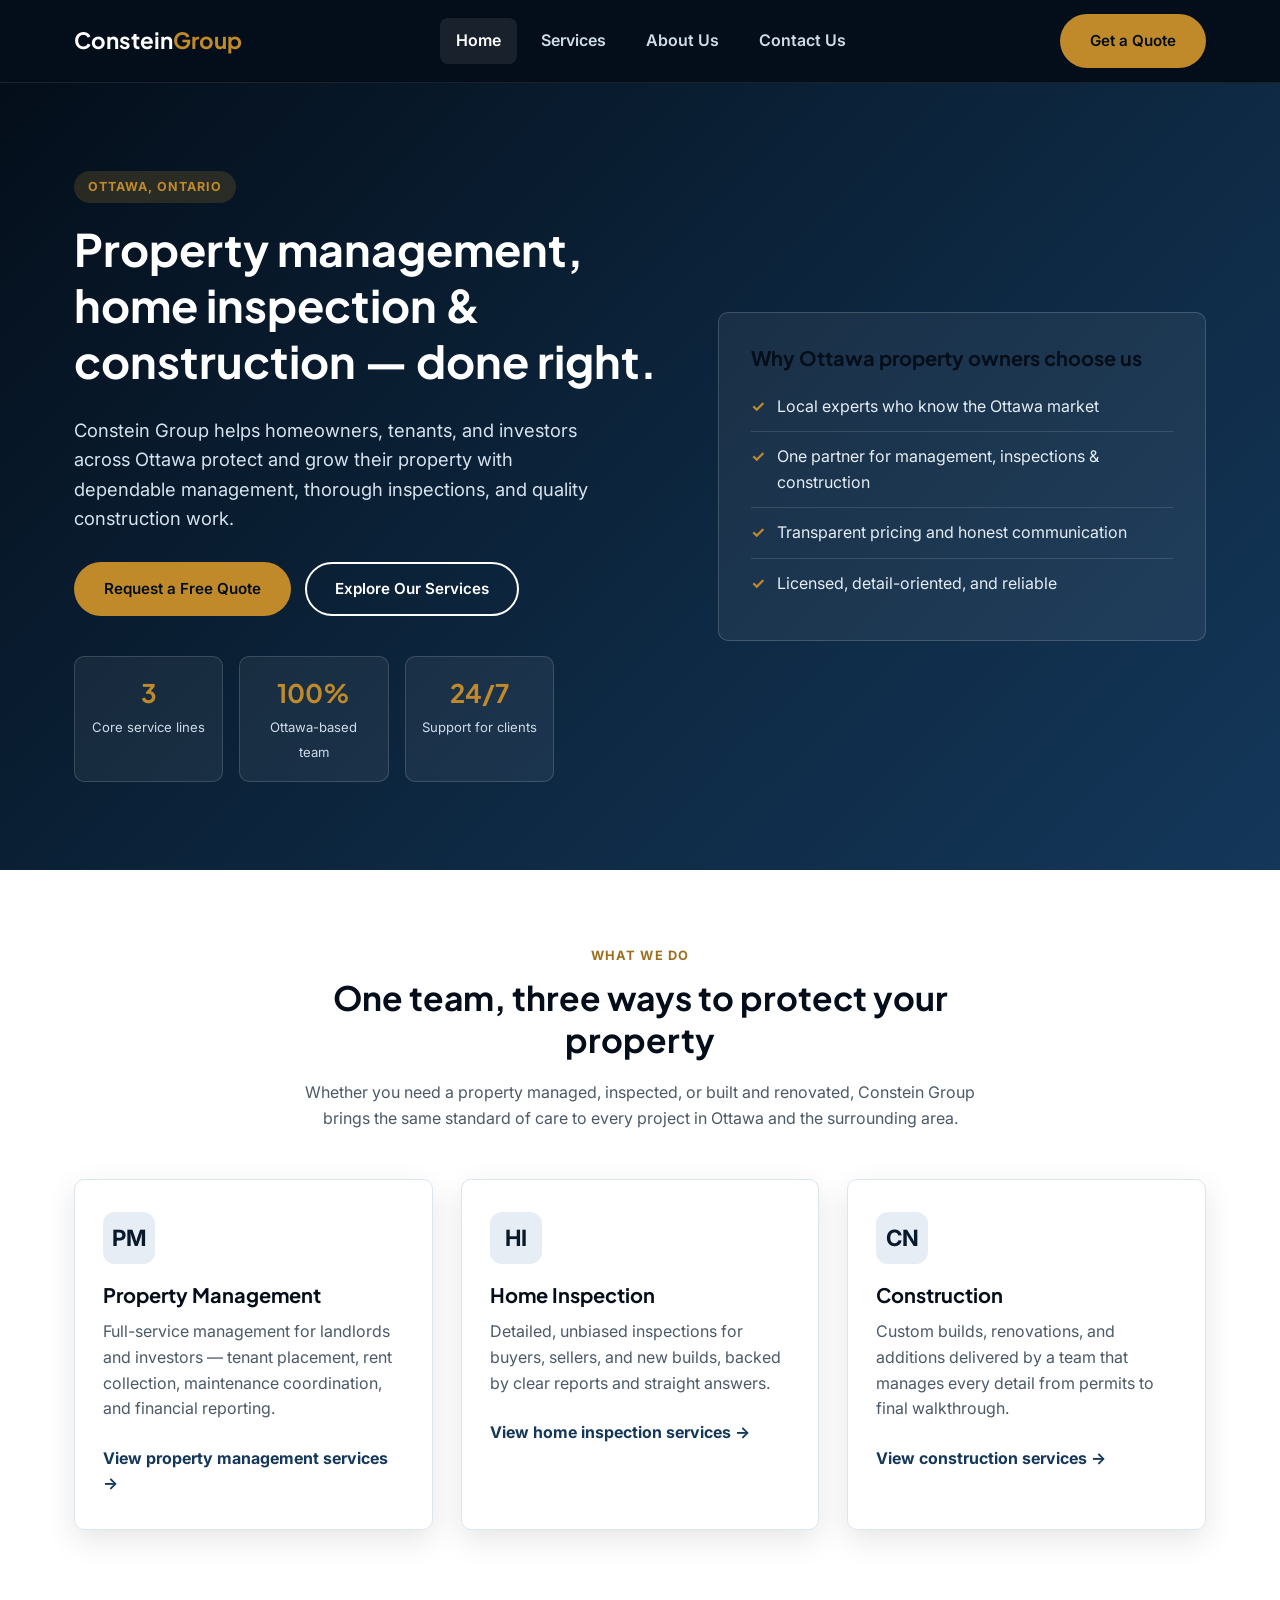
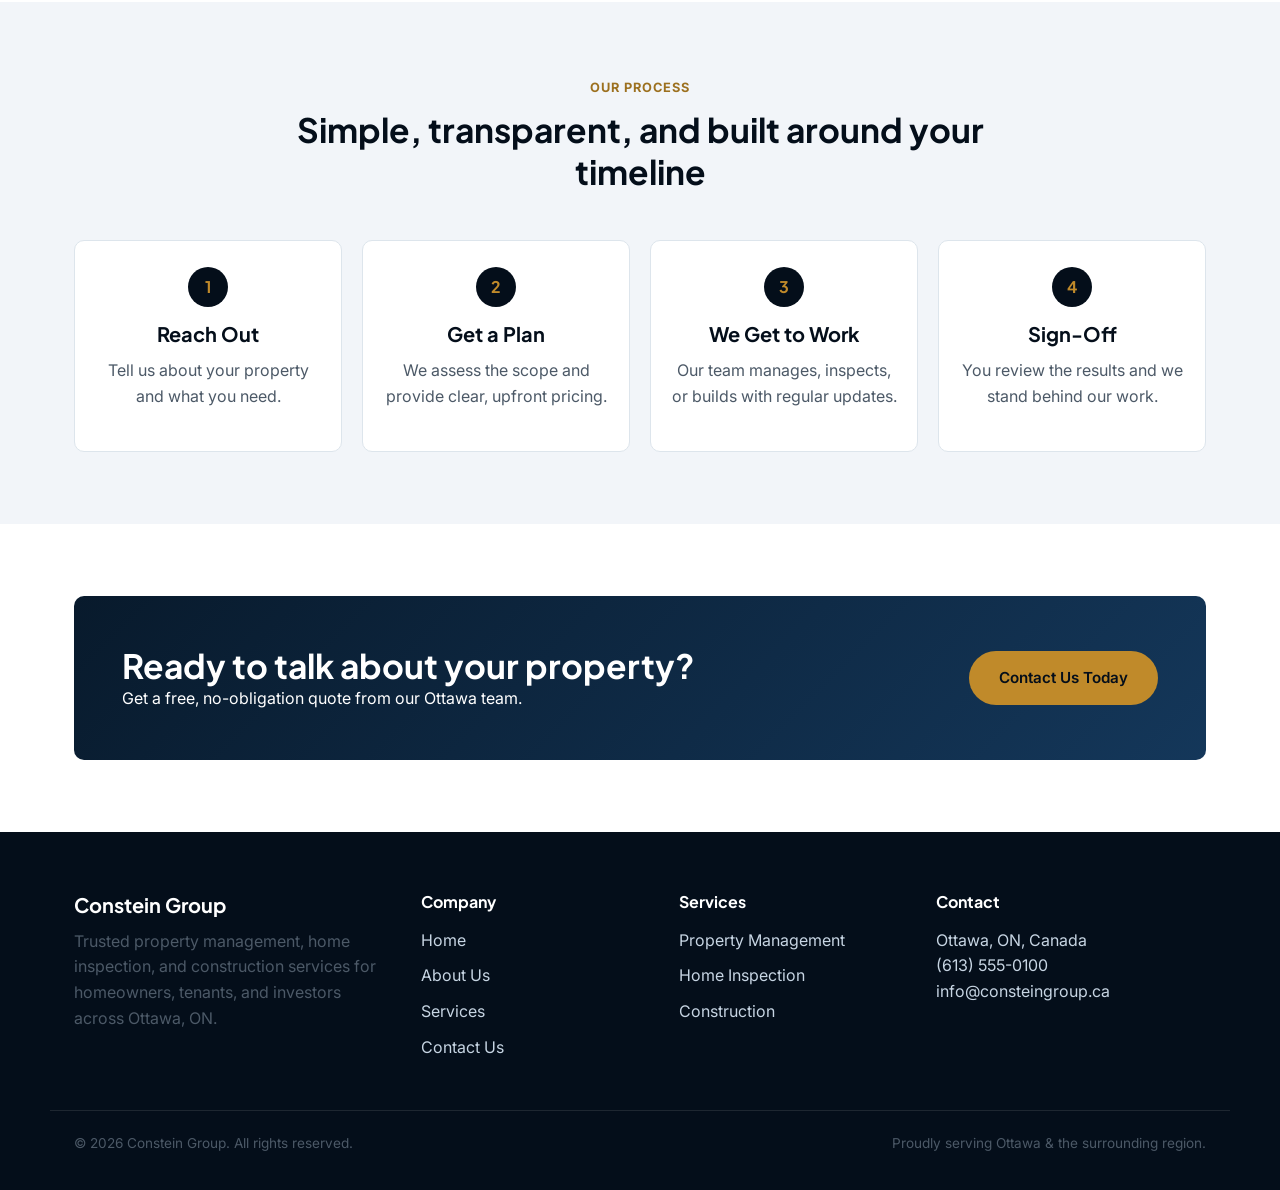
==== index.html @ 107b1545 "Add Constein Group static site: pages, SEO, dark navy theme" ====
<!DOCTYPE html>
<html lang="en-CA">
<head>
<meta charset="UTF-8">
<meta name="viewport" content="width=device-width, initial-scale=1.0">
<title>Constein Group | Property Management, Home Inspection & Construction in Ottawa</title>
<meta name="description" content="Constein Group provides trusted property management, home inspection, and construction services to homeowners, tenants, and investors across Ottawa, ON.">
<link rel="canonical" href="https://consteingroup.ca/">
<meta property="og:type" content="website">
<meta property="og:title" content="Constein Group | Property Management, Home Inspection & Construction in Ottawa">
<meta property="og:description" content="Trusted property management, home inspection, and construction services across Ottawa, ON.">
<meta property="og:url" content="https://consteingroup.ca/">
<meta property="og:site_name" content="Constein Group">
<meta name="twitter:card" content="summary_large_image">
<meta name="robots" content="index, follow">
<link rel="preconnect" href="https://fonts.googleapis.com">
<link rel="preconnect" href="https://fonts.gstatic.com" crossorigin>
<link rel="stylesheet" href="https://fonts.googleapis.com/css2?family=Inter:wght@400;500;600;700&family=Plus+Jakarta+Sans:wght@600;700;800&display=swap">
<link rel="stylesheet" href="css/style.css">
<script type="application/ld+json">
{
  "@context": "https://schema.org",
  "@type": "GeneralContractor",
  "name": "Constein Group",
  "url": "https://consteingroup.ca/",
  "email": "info@consteingroup.ca",
  "telephone": "+1-613-555-0100",
  "address": {
    "@type": "PostalAddress",
    "addressLocality": "Ottawa",
    "addressRegion": "ON",
    "addressCountry": "CA"
  },
  "areaServed": "Ottawa, ON",
  "makesOffer": [
    { "@type": "Offer", "itemOffered": { "@type": "Service", "name": "Property Management" } },
    { "@type": "Offer", "itemOffered": { "@type": "Service", "name": "Home Inspection" } },
    { "@type": "Offer", "itemOffered": { "@type": "Service", "name": "Construction" } }
  ]
}
</script>
</head>
<body>
<a class="skip-link" href="#main">Skip to content</a>

<header class="site-header">
  <div class="container header-inner">
    <a href="index.html" class="logo">Constein<span>Group</span></a>
    <nav class="main-nav" id="main-nav" aria-label="Primary">
      <ul>
        <li><a href="index.html">Home</a></li>
        <li class="has-dropdown">
          <a href="services.html">Services</a>
          <ul class="dropdown">
            <li><a href="property-management.html">Property Management</a></li>
            <li><a href="home-inspection.html">Home Inspection</a></li>
            <li><a href="construction.html">Construction</a></li>
          </ul>
        </li>
        <li><a href="about.html">About Us</a></li>
        <li><a href="contact.html">Contact Us</a></li>
      </ul>
    </nav>
    <a href="contact.html" class="btn btn-accent header-cta">Get a Quote</a>
    <button class="nav-toggle" id="nav-toggle" aria-label="Toggle navigation menu" aria-expanded="false">
      <span></span><span></span><span></span>
    </button>
  </div>
</header>

<main id="main">
  <section class="hero">
    <div class="container hero-inner">
      <div>
        <span class="eyebrow">Ottawa, Ontario</span>
        <h1>Property management, home inspection &amp; construction — done right.</h1>
        <p class="lead">Constein Group helps homeowners, tenants, and investors across Ottawa protect and grow their property with dependable management, thorough inspections, and quality construction work.</p>
        <div class="hero-actions">
          <a href="contact.html" class="btn btn-accent">Request a Free Quote</a>
          <a href="services.html" class="btn btn-outline">Explore Our Services</a>
        </div>
        <div class="hero-stats">
          <div><strong>3</strong><span>Core service lines</span></div>
          <div><strong>100%</strong><span>Ottawa-based team</span></div>
          <div><strong>24/7</strong><span>Support for clients</span></div>
        </div>
      </div>
      <div class="hero-panel">
        <h3>Why Ottawa property owners choose us</h3>
        <ul>
          <li><span class="tick">&#10003;</span> Local experts who know the Ottawa market</li>
          <li><span class="tick">&#10003;</span> One partner for management, inspections &amp; construction</li>
          <li><span class="tick">&#10003;</span> Transparent pricing and honest communication</li>
          <li><span class="tick">&#10003;</span> Licensed, detail-oriented, and reliable</li>
        </ul>
      </div>
    </div>
  </section>

  <section class="section">
    <div class="container">
      <div class="section-head">
        <span class="eyebrow">What we do</span>
        <h2>One team, three ways to protect your property</h2>
        <p>Whether you need a property managed, inspected, or built and renovated, Constein Group brings the same standard of care to every project in Ottawa and the surrounding area.</p>
      </div>
      <div class="grid-3">
        <div class="card service-card">
          <div class="icon">PM</div>
          <h3>Property Management</h3>
          <p>Full-service management for landlords and investors — tenant placement, rent collection, maintenance coordination, and financial reporting.</p>
          <a class="card-link" href="property-management.html">View property management services &rarr;</a>
        </div>
        <div class="card service-card">
          <div class="icon">HI</div>
          <h3>Home Inspection</h3>
          <p>Detailed, unbiased inspections for buyers, sellers, and new builds, backed by clear reports and straight answers.</p>
          <a class="card-link" href="home-inspection.html">View home inspection services &rarr;</a>
        </div>
        <div class="card service-card">
          <div class="icon">CN</div>
          <h3>Construction</h3>
          <p>Custom builds, renovations, and additions delivered by a team that manages every detail from permits to final walkthrough.</p>
          <a class="card-link" href="construction.html">View construction services &rarr;</a>
        </div>
      </div>
    </div>
  </section>

  <section class="section section-alt">
    <div class="container">
      <div class="section-head">
        <span class="eyebrow">Our process</span>
        <h2>Simple, transparent, and built around your timeline</h2>
      </div>
      <ol class="process-steps">
        <li><h3>Reach Out</h3><p>Tell us about your property and what you need.</p></li>
        <li><h3>Get a Plan</h3><p>We assess the scope and provide clear, upfront pricing.</p></li>
        <li><h3>We Get to Work</h3><p>Our team manages, inspects, or builds with regular updates.</p></li>
        <li><h3>Sign-Off</h3><p>You review the results and we stand behind our work.</p></li>
      </ol>
    </div>
  </section>

  <section class="section">
    <div class="container">
      <div class="cta-band">
        <div>
          <h2>Ready to talk about your property?</h2>
          <p>Get a free, no-obligation quote from our Ottawa team.</p>
        </div>
        <a href="contact.html" class="btn btn-accent">Contact Us Today</a>
      </div>
    </div>
  </section>
</main>

<footer class="site-footer">
  <div class="container footer-grid">
    <div>
      <h3>Constein Group</h3>
      <p>Trusted property management, home inspection, and construction services for homeowners, tenants, and investors across Ottawa, ON.</p>
    </div>
    <div>
      <h4>Company</h4>
      <ul>
        <li><a href="index.html">Home</a></li>
        <li><a href="about.html">About Us</a></li>
        <li><a href="services.html">Services</a></li>
        <li><a href="contact.html">Contact Us</a></li>
      </ul>
    </div>
    <div>
      <h4>Services</h4>
      <ul>
        <li><a href="property-management.html">Property Management</a></li>
        <li><a href="home-inspection.html">Home Inspection</a></li>
        <li><a href="construction.html">Construction</a></li>
      </ul>
    </div>
    <div>
      <h4>Contact</h4>
      <address>
        Ottawa, ON, Canada<br>
        <a href="tel:+16135550100">(613) 555-0100</a><br>
        <a href="mailto:info@consteingroup.ca">info@consteingroup.ca</a>
      </address>
    </div>
  </div>
  <div class="footer-bottom container">
    <p>&copy; <span id="year"></span> Constein Group. All rights reserved.</p>
    <p>Proudly serving Ottawa &amp; the surrounding region.</p>
  </div>
</footer>
<script src="js/main.js"></script>
</body>
</html>
---- css/style.css ----
/* =========================================================
   Constein Group — global stylesheet
   ========================================================= */

:root {
  --navy-900: #040e1a;
  --navy-800: #081a2c;
  --navy-700: #0d2740;
  --navy-600: #14375a;
  --navy-500: #1d4a73;
  --navy-100: #e6edf5;
  --navy-050: #f2f5f9;
  --accent: #c08a2a;
  --accent-dark: #9c701f;
  --text-main: #17212c;
  --text-muted: #4c5967;
  --white: #ffffff;
  --border: #dde5ec;
  --radius: 10px;
  --shadow: 0 10px 30px rgba(4, 14, 26, 0.1);
  --shadow-lg: 0 20px 50px rgba(4, 14, 26, 0.2);
  --max-width: 1180px;
  --font-heading: "Plus Jakarta Sans", "Segoe UI", Arial, sans-serif;
  --font-body: "Inter", "Segoe UI", Arial, sans-serif;
  --transition-fast: 0.18s ease;
  --transition-med: 0.35s cubic-bezier(0.22, 1, 0.36, 1);
}

* { box-sizing: border-box; }
html { scroll-behavior: smooth; }

body {
  margin: 0;
  font-family: var(--font-body);
  color: var(--text-main);
  background: var(--white);
  line-height: 1.6;
  -webkit-font-smoothing: antialiased;
}

h1, h2, h3, h4 {
  font-family: var(--font-heading);
  color: var(--navy-900);
  line-height: 1.25;
  margin: 0 0 0.6em;
}

h1 { font-size: clamp(2rem, 4vw, 2.8rem); }
h2 { font-size: clamp(1.6rem, 3vw, 2.1rem); }
h3 { font-size: 1.25rem; }

p { margin: 0 0 1em; color: var(--text-muted); }

a {
  color: var(--navy-600);
  text-decoration: none;
  transition: color var(--transition-fast), opacity var(--transition-fast);
}
a:hover, a:focus { color: var(--accent-dark); }

img { max-width: 100%; display: block; }

.container {
  max-width: var(--max-width);
  margin: 0 auto;
  padding: 0 24px;
}

.section { padding: 72px 0; }
.section-alt { background: var(--navy-050); }
.section-navy {
  background: linear-gradient(135deg, var(--navy-900), var(--navy-700));
  color: var(--white);
}
.section-navy h2, .section-navy p, .section-navy h3 { color: var(--white); }

.section-head { max-width: 700px; margin: 0 auto 3rem; text-align: center; }
.section-head .eyebrow {
  display: inline-block;
  color: var(--accent-dark);
  font-weight: 700;
  letter-spacing: 0.08em;
  text-transform: uppercase;
  font-size: 0.8rem;
  margin-bottom: 0.6rem;
}

/* Buttons */
.btn {
  display: inline-flex;
  align-items: center;
  gap: 8px;
  padding: 13px 28px;
  border-radius: 999px;
  font-weight: 600;
  font-size: 0.95rem;
  border: 2px solid transparent;
  cursor: pointer;
  transition: transform var(--transition-fast), background var(--transition-fast), color var(--transition-fast), box-shadow var(--transition-fast);
}
.btn:hover { transform: translateY(-2px); }
.btn:active { transform: translateY(0); }
.btn-accent {
  background: var(--accent);
  color: var(--navy-900);
}
.btn-accent:hover { background: var(--accent-dark); color: var(--white); box-shadow: 0 10px 24px rgba(192, 138, 42, 0.35); }
.btn-outline {
  background: transparent;
  border-color: var(--white);
  color: var(--white);
}
.btn-outline:hover { background: var(--white); color: var(--navy-900); }
.btn-navy {
  background: var(--navy-800);
  color: var(--white);
}
.btn-navy:hover { background: var(--navy-900); }
.btn-block { width: 100%; justify-content: center; }

/* =========================
   Header / Navigation
   ========================= */
.site-header {
  position: sticky;
  top: 0;
  z-index: 100;
  background: var(--navy-900);
  border-bottom: 1px solid rgba(255, 255, 255, 0.08);
  transition: box-shadow var(--transition-med);
}
.site-header.scrolled { box-shadow: 0 12px 30px rgba(4, 14, 26, 0.35); }
.header-inner {
  display: flex;
  align-items: center;
  justify-content: space-between;
  height: 82px;
  gap: 24px;
}
.logo {
  font-family: var(--font-heading);
  font-weight: 700;
  font-size: 1.4rem;
  color: var(--white);
  white-space: nowrap;
  transition: opacity var(--transition-fast);
}
.logo:hover { opacity: 0.85; color: var(--white); }
.logo span { color: var(--accent); }

.main-nav { flex: 1; }
.main-nav > ul {
  list-style: none;
  display: flex;
  gap: 8px;
  margin: 0;
  padding: 0;
  justify-content: center;
}
.main-nav > ul > li { position: relative; }
.main-nav > ul > li > a {
  display: block;
  padding: 10px 16px;
  font-weight: 600;
  color: #cfdcea;
  border-radius: 8px;
  transition: background var(--transition-fast), color var(--transition-fast);
}
.main-nav > ul > li > a:hover,
.main-nav > ul > li.active > a { background: rgba(255, 255, 255, 0.08); color: var(--white); }

.has-dropdown .dropdown {
  list-style: none;
  margin: 0;
  padding: 10px;
  position: absolute;
  top: calc(100% + 6px);
  left: 0;
  background: var(--navy-800);
  border: 1px solid rgba(255, 255, 255, 0.1);
  border-radius: var(--radius);
  box-shadow: var(--shadow-lg);
  min-width: 240px;
  opacity: 0;
  visibility: hidden;
  transform: translateY(6px);
  transition: opacity var(--transition-med), transform var(--transition-med), visibility var(--transition-med);
}
.has-dropdown:hover .dropdown,
.has-dropdown:focus-within .dropdown {
  opacity: 1;
  visibility: visible;
  transform: translateY(0);
}
.dropdown li a {
  display: block;
  padding: 10px 12px;
  border-radius: 8px;
  color: #cfdcea;
  font-weight: 500;
}
.dropdown li a:hover { background: rgba(255, 255, 255, 0.08); color: var(--white); }

.header-cta { white-space: nowrap; }

.nav-toggle {
  display: none;
  flex-direction: column;
  justify-content: center;
  gap: 5px;
  width: 42px;
  height: 42px;
  background: none;
  border: 1px solid rgba(255, 255, 255, 0.2);
  border-radius: 8px;
  cursor: pointer;
  transition: background var(--transition-fast);
}
.nav-toggle:hover { background: rgba(255, 255, 255, 0.08); }
.nav-toggle span {
  display: block;
  height: 2px;
  width: 20px;
  margin: 0 auto;
  background: var(--white);
  transition: all 0.2s ease;
}

/* =========================
   Hero
   ========================= */
.hero {
  background: linear-gradient(135deg, var(--navy-900) 0%, var(--navy-700) 55%, var(--navy-600) 100%);
  color: var(--white);
  padding: 88px 0;
}
.hero-inner {
  display: grid;
  grid-template-columns: 1.1fr 0.9fr;
  gap: 48px;
  align-items: center;
}
.hero h1, .hero p { color: var(--white); }
.hero .eyebrow {
  display: inline-block;
  background: rgba(201, 151, 46, 0.18);
  color: var(--accent);
  font-weight: 700;
  letter-spacing: 0.08em;
  text-transform: uppercase;
  font-size: 0.78rem;
  padding: 6px 14px;
  border-radius: 999px;
  margin-bottom: 18px;
}
.hero p.lead { font-size: 1.15rem; color: #d7e3ef; max-width: 540px; }
.hero-actions { display: flex; gap: 14px; margin-top: 28px; flex-wrap: wrap; }
.hero-stats {
  display: grid;
  grid-template-columns: repeat(3, 1fr);
  gap: 16px;
  margin-top: 40px;
  max-width: 480px;
}
.hero-stats div {
  background: rgba(255, 255, 255, 0.06);
  border: 1px solid rgba(255, 255, 255, 0.15);
  border-radius: var(--radius);
  padding: 16px;
  text-align: center;
}
.hero-stats strong { display: block; font-size: 1.6rem; color: var(--accent); font-family: var(--font-heading); }
.hero-stats span { font-size: 0.82rem; color: #cfdcea; }

.hero-panel {
  background: rgba(255, 255, 255, 0.06);
  border: 1px solid rgba(255, 255, 255, 0.16);
  border-radius: var(--radius);
  padding: 32px;
}
.hero-panel ul { list-style: none; margin: 0; padding: 0; }
.hero-panel li {
  display: flex;
  gap: 12px;
  padding: 12px 0;
  border-bottom: 1px solid rgba(255, 255, 255, 0.12);
  color: #e5edf5;
}
.hero-panel li:last-child { border-bottom: none; }
.hero-panel li .tick {
  color: var(--accent);
  font-weight: 700;
}

/* Page header for interior pages */
.page-hero {
  background: linear-gradient(135deg, var(--navy-900), var(--navy-700));
  color: var(--white);
  padding: 64px 0;
  text-align: center;
}
.page-hero h1, .page-hero p { color: var(--white); }
.breadcrumbs { font-size: 0.85rem; color: #b9cadd; margin-bottom: 12px; }
.breadcrumbs a { color: #b9cadd; }
.breadcrumbs a:hover { color: var(--accent); }

/* =========================
   Cards / grids
   ========================= */
.grid-3 {
  display: grid;
  grid-template-columns: repeat(3, 1fr);
  gap: 28px;
}
.grid-2 {
  display: grid;
  grid-template-columns: repeat(2, 1fr);
  gap: 28px;
}

.card {
  background: var(--white);
  border: 1px solid var(--border);
  border-radius: var(--radius);
  padding: 32px 28px;
  box-shadow: var(--shadow);
  transition: transform 0.2s ease, box-shadow 0.2s ease;
}
.card:hover { transform: translateY(-4px); box-shadow: var(--shadow-lg); }
.card .icon {
  width: 52px;
  height: 52px;
  border-radius: 12px;
  background: var(--navy-100);
  color: var(--navy-800);
  display: flex;
  align-items: center;
  justify-content: center;
  font-size: 1.4rem;
  margin-bottom: 18px;
  font-weight: 700;
}
.card ul { padding-left: 18px; color: var(--text-muted); margin: 0; }
.card-link { font-weight: 700; display: inline-block; margin-top: 8px; }

.service-card { text-align: left; }

.subservice-list {
  list-style: none;
  margin: 0;
  padding: 0;
  display: grid;
  gap: 20px;
}
.subservice-list li {
  background: var(--white);
  border: 1px solid var(--border);
  border-radius: var(--radius);
  padding: 24px 28px;
  box-shadow: var(--shadow);
  transition: transform var(--transition-fast), box-shadow var(--transition-fast), border-color var(--transition-fast);
}
.subservice-list li:hover {
  transform: translateY(-3px);
  box-shadow: var(--shadow-lg);
  border-color: var(--navy-500);
}
.subservice-list h3 { margin-bottom: 6px; }
.subservice-list h3::before {
  content: "";
  display: inline-block;
  width: 8px;
  height: 8px;
  background: var(--accent);
  border-radius: 50%;
  margin-right: 10px;
}

.process-steps {
  list-style: none;
  margin: 0;
  padding: 0;
  display: grid;
  grid-template-columns: repeat(4, 1fr);
  gap: 20px;
  counter-reset: step;
}
.process-steps li {
  counter-increment: step;
  background: var(--white);
  border: 1px solid var(--border);
  border-radius: var(--radius);
  padding: 26px 20px;
  text-align: center;
  transition: transform var(--transition-fast), box-shadow var(--transition-fast);
}
.process-steps li:hover { transform: translateY(-3px); box-shadow: var(--shadow); }
.process-steps li::before {
  content: counter(step);
  display: flex;
  align-items: center;
  justify-content: center;
  width: 40px;
  height: 40px;
  margin: 0 auto 14px;
  border-radius: 50%;
  background: var(--navy-900);
  color: var(--accent);
  font-family: var(--font-heading);
  font-weight: 700;
  transition: transform var(--transition-fast);
}
.process-steps li:hover::before { transform: scale(1.08); }

.value-list { list-style: none; margin: 0; padding: 0; }
.value-list li {
  padding: 14px 0;
  border-bottom: 1px solid var(--border);
  color: var(--text-muted);
  padding-left: 30px;
  position: relative;
}
.value-list li::before {
  content: "\2713";
  position: absolute;
  left: 0;
  color: var(--accent-dark);
  font-weight: 700;
}

.cta-band {
  background: linear-gradient(135deg, var(--navy-800), var(--navy-600));
  color: var(--white);
  border-radius: var(--radius);
  padding: 48px;
  display: flex;
  align-items: center;
  justify-content: space-between;
  gap: 24px;
  flex-wrap: wrap;
}
.cta-band h2, .cta-band p { color: var(--white); margin: 0; }

/* =========================
   Contact / form
   ========================= */
.contact-grid {
  display: grid;
  grid-template-columns: 1fr 1fr;
  gap: 48px;
  align-items: start;
}
.contact-form {
  background: var(--white);
  border: 1px solid var(--border);
  border-radius: var(--radius);
  padding: 36px;
  box-shadow: var(--shadow);
}
.form-row { margin-bottom: 20px; }
.form-row label {
  display: block;
  font-weight: 600;
  margin-bottom: 8px;
  color: var(--navy-900);
  font-size: 0.92rem;
}
.form-row input,
.form-row select,
.form-row textarea {
  width: 100%;
  padding: 12px 14px;
  border: 1px solid var(--border);
  border-radius: 8px;
  font-family: var(--font-body);
  font-size: 0.95rem;
  color: var(--text-main);
  background: var(--navy-050);
}
.form-row input:focus,
.form-row select:focus,
.form-row textarea:focus {
  outline: 2px solid var(--navy-500);
  outline-offset: 1px;
  background: var(--white);
}
.form-two { display: grid; grid-template-columns: 1fr 1fr; gap: 20px; }
.form-note { font-size: 0.82rem; color: var(--text-muted); margin-top: 8px; }

.contact-info-list { list-style: none; margin: 0 0 32px; padding: 0; }
.contact-info-list li {
  display: flex;
  gap: 16px;
  padding: 18px 0;
  border-bottom: 1px solid var(--border);
}
.contact-info-list .icon {
  width: 44px;
  height: 44px;
  flex-shrink: 0;
  border-radius: 10px;
  background: var(--navy-100);
  color: var(--navy-800);
  display: flex;
  align-items: center;
  justify-content: center;
  font-weight: 700;
}
.map-embed {
  border-radius: var(--radius);
  overflow: hidden;
  border: 1px solid var(--border);
  margin-top: 24px;
}
.map-embed iframe { width: 100%; height: 260px; border: 0; display: block; }

/* =========================
   Footer
   ========================= */
.site-footer {
  background: var(--navy-900);
  color: #c7d5e3;
  padding: 60px 0 0;
}
.footer-grid {
  display: grid;
  grid-template-columns: 1.4fr 1fr 1fr 1.2fr;
  gap: 32px;
  padding-bottom: 40px;
  border-bottom: 1px solid rgba(255, 255, 255, 0.1);
}
.site-footer h3, .site-footer h4 { color: var(--white); }
.site-footer h4 { font-size: 1rem; margin-bottom: 16px; }
.site-footer ul { list-style: none; margin: 0; padding: 0; }
.site-footer ul li { margin-bottom: 10px; }
.site-footer a { color: #c7d5e3; }
.site-footer a:hover { color: var(--accent); }
.site-footer address { font-style: normal; color: #c7d5e3; }
.footer-bottom {
  display: flex;
  justify-content: space-between;
  align-items: center;
  padding: 22px 24px;
  font-size: 0.85rem;
  color: #90a2b5;
  flex-wrap: wrap;
  gap: 10px;
}
.footer-bottom a { color: #90a2b5; }

/* =========================
   Utilities
   ========================= */
.text-center { text-align: center; }
.mt-2 { margin-top: 2rem; }
.badge {
  display: inline-block;
  background: var(--navy-100);
  color: var(--navy-800);
  font-weight: 700;
  font-size: 0.78rem;
  letter-spacing: 0.05em;
  text-transform: uppercase;
  padding: 5px 12px;
  border-radius: 999px;
  margin-bottom: 12px;
}

/* Scroll-reveal: fades/slides elements in once they enter the viewport (see js/main.js) */
.reveal {
  opacity: 0;
  transform: translateY(18px);
  transition: opacity 0.6s ease, transform 0.6s cubic-bezier(0.22, 1, 0.36, 1);
}
.reveal.in-view { opacity: 1; transform: translateY(0); }
.reveal-1.in-view { transition-delay: 0.06s; }
.reveal-2.in-view { transition-delay: 0.12s; }
.reveal-3.in-view { transition-delay: 0.18s; }
.reveal-4.in-view { transition-delay: 0.24s; }
.reveal-5.in-view { transition-delay: 0.3s; }
.reveal-6.in-view { transition-delay: 0.36s; }

.visually-hidden {
  position: absolute;
  width: 1px; height: 1px;
  overflow: hidden;
  clip: rect(0 0 0 0);
  white-space: nowrap;
}
.skip-link {
  position: absolute;
  left: -999px;
  top: 0;
  background: var(--navy-900);
  color: var(--white);
  padding: 10px 16px;
  z-index: 1000;
}
.skip-link:focus { left: 10px; top: 10px; }

/* =========================
   Responsive
   ========================= */
@media (max-width: 960px) {
  .hero-inner { grid-template-columns: 1fr; }
  .grid-3, .grid-2, .contact-grid, .footer-grid, .process-steps { grid-template-columns: 1fr 1fr; }
  .process-steps { grid-template-columns: repeat(2, 1fr); }
}

@media (max-width: 760px) {
  .main-nav, .header-cta { display: none; }
  .site-header.nav-open .main-nav {
    display: block;
    position: absolute;
    top: 82px;
    left: 0;
    right: 0;
    background: var(--navy-900);
    border-bottom: 1px solid rgba(255, 255, 255, 0.08);
    box-shadow: var(--shadow-lg);
    padding: 12px 24px 24px;
  }
  .site-header.nav-open .main-nav > ul { flex-direction: column; }
  .site-header.nav-open .has-dropdown .dropdown {
    position: static;
    opacity: 1;
    visibility: visible;
    transform: none;
    box-shadow: none;
    border: none;
    margin-top: 4px;
    display: block;
  }
  .site-header.nav-open .header-cta {
    display: inline-flex;
    margin: 16px 24px 20px;
  }
  .nav-toggle { display: flex; }
  .grid-3, .grid-2, .contact-grid, .footer-grid, .process-steps, .form-two { grid-template-columns: 1fr; }
  .cta-band { flex-direction: column; text-align: center; }
  .section { padding: 52px 0; }
}
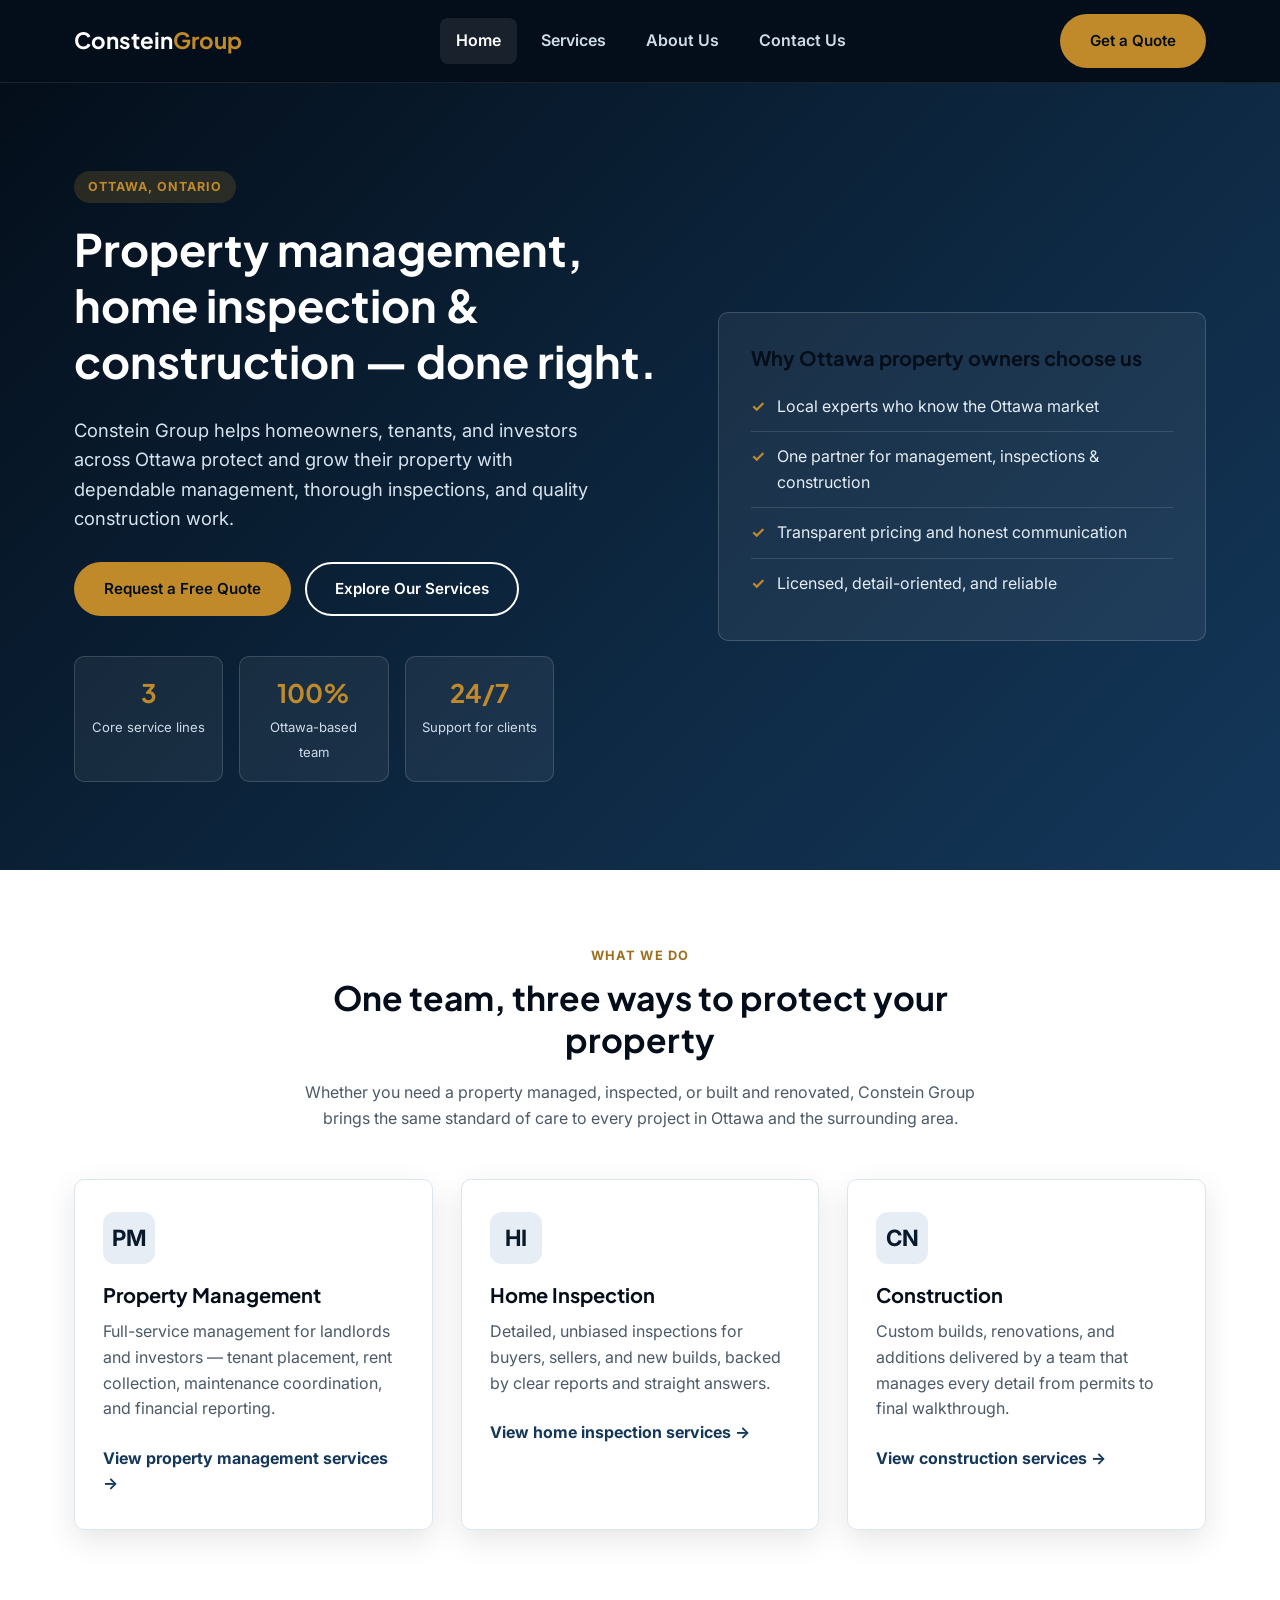
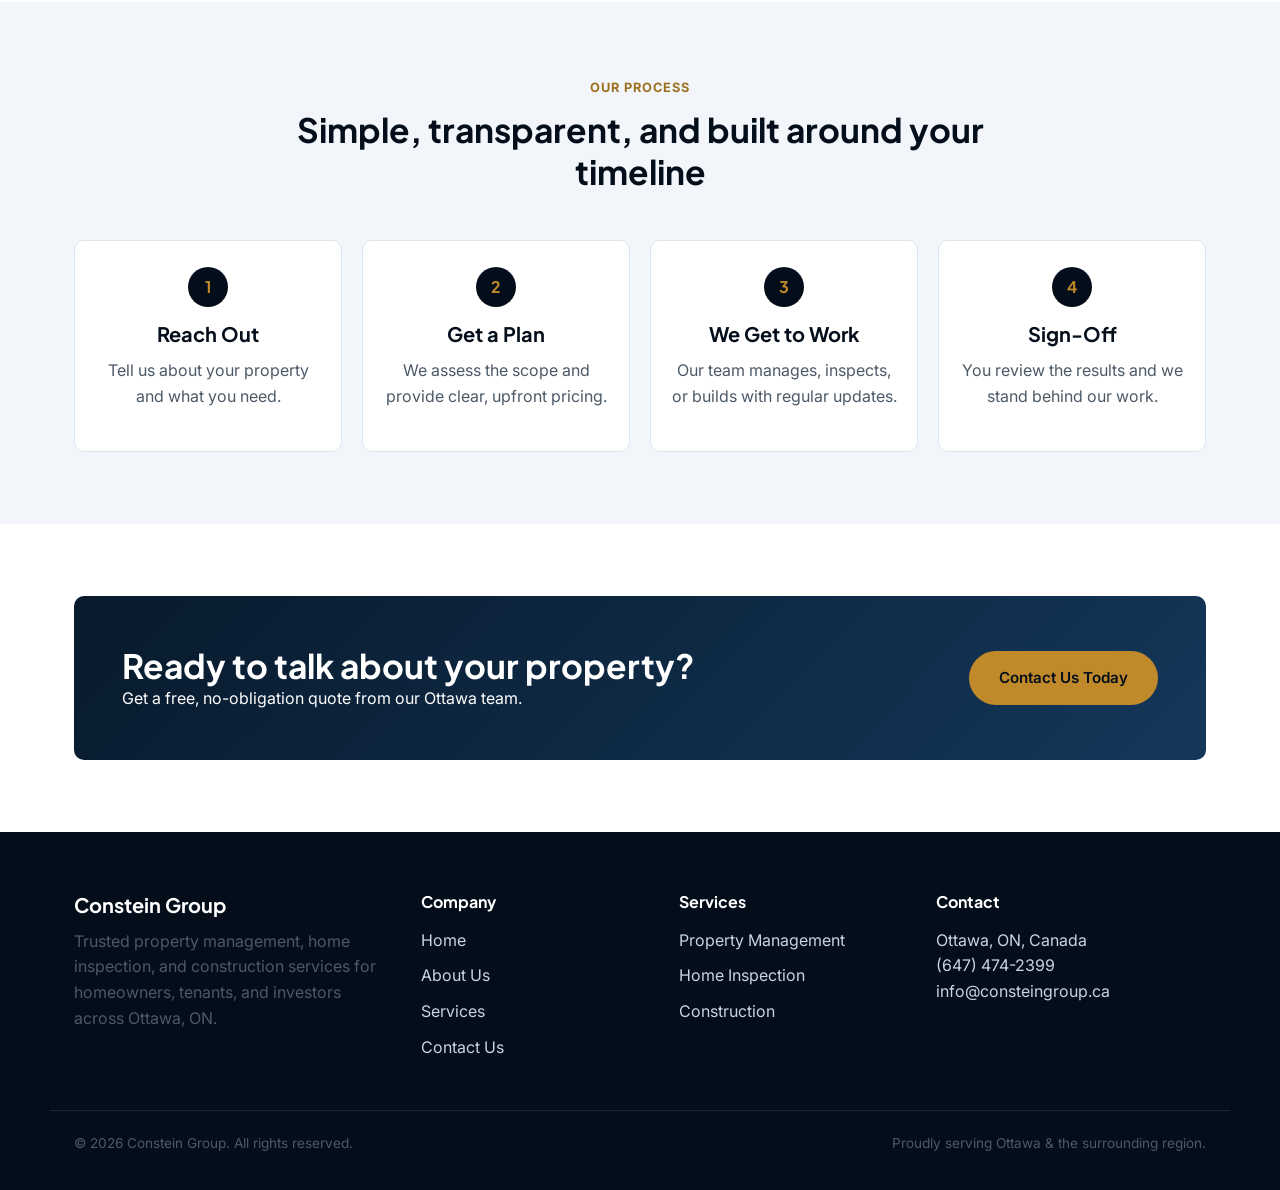
==== commit 37dc4c94: "Update contact phone number" ====
--- a/index.html
+++ b/index.html
@@ -24,7 +24,7 @@
   "name": "Constein Group",
   "url": "https://consteingroup.ca/",
   "email": "info@consteingroup.ca",
-  "telephone": "+1-613-555-0100",
+  "telephone": "+1-647-474-2399",
   "address": {
     "@type": "PostalAddress",
     "addressLocality": "Ottawa",
@@ -182,7 +182,7 @@
       <h4>Contact</h4>
       <address>
         Ottawa, ON, Canada<br>
-        <a href="tel:+16135550100">(613) 555-0100</a><br>
+        <a href="tel:+16474742399">(647) 474-2399</a><br>
         <a href="mailto:info@consteingroup.ca">info@consteingroup.ca</a>
       </address>
     </div>
--- a/css/style.css
+++ b/css/style.css
@@ -486,6 +486,15 @@
 }
 .form-two { display: grid; grid-template-columns: 1fr 1fr; gap: 20px; }
 .form-note { font-size: 0.82rem; color: var(--text-muted); margin-top: 8px; }
+.form-status {
+  margin: 16px 0 0;
+  padding: 12px 14px;
+  border-radius: 8px;
+  font-weight: 600;
+}
+.form-status.is-success { background: #e8f5ed; color: #17643a; }
+.form-status.is-error { background: #fff0ee; color: #9a271d; }
+.contact-form button:disabled { cursor: wait; opacity: 0.72; }
 
 .contact-info-list { list-style: none; margin: 0 0 32px; padding: 0; }
 .contact-info-list li {
